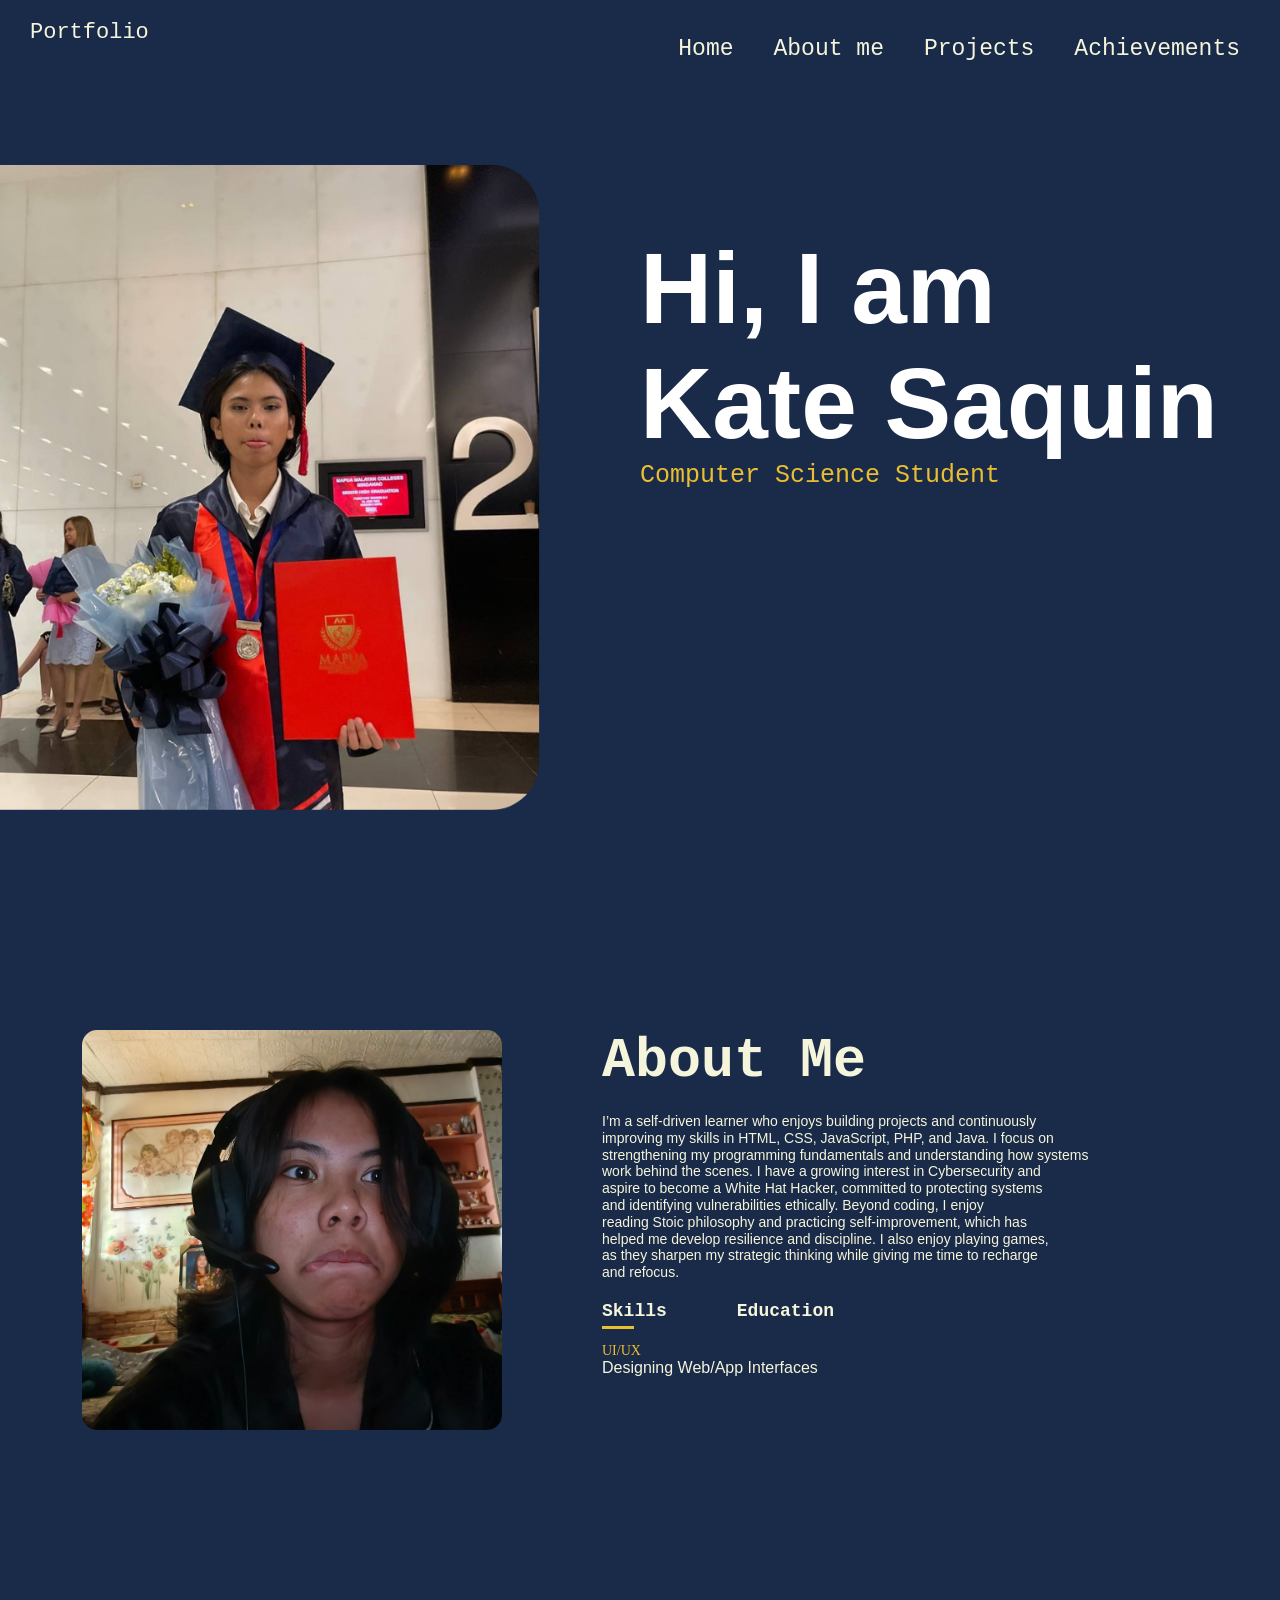
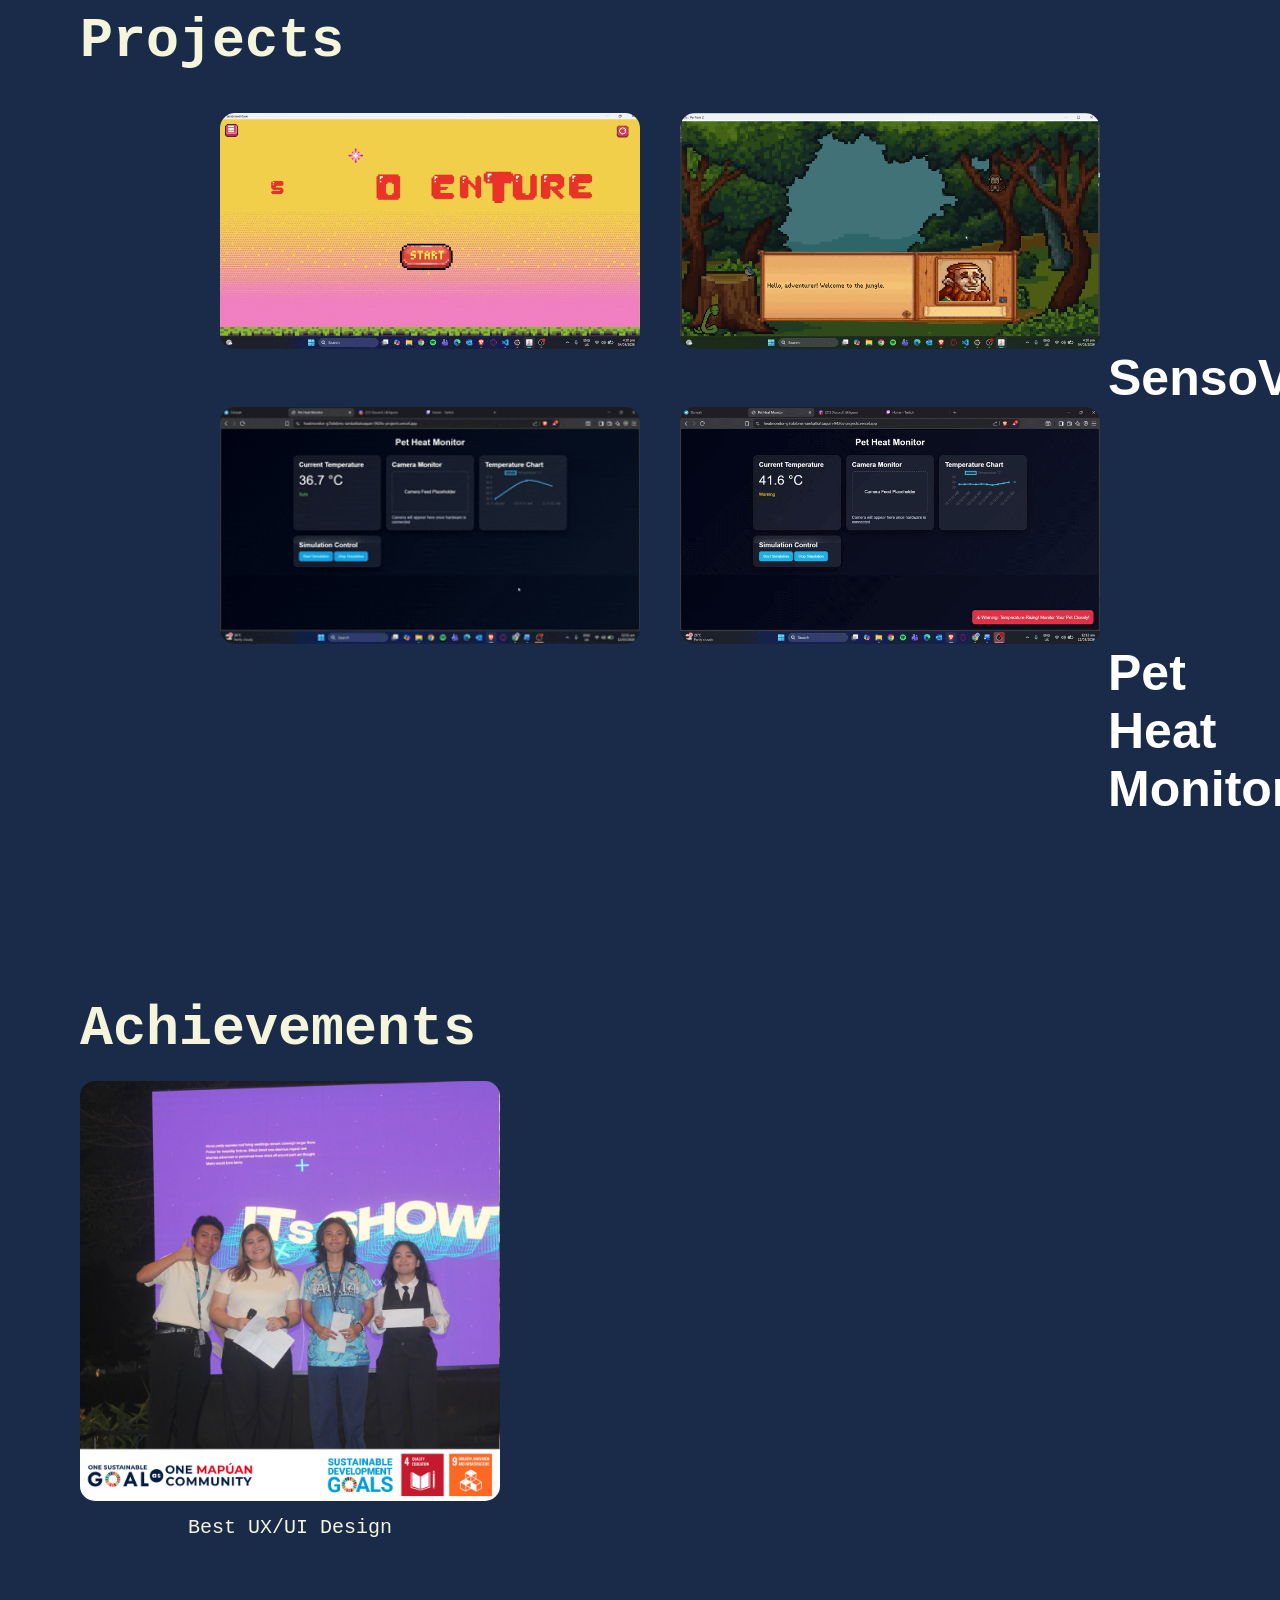
==== index.html @ f043ab4e "Rename Portfolio.html to index.html" ====
<!doctype html>
<html lang="en">
  <head>
    <meta charset="UTF-8" />
    <meta name="viewport" content="width=device-width, initial-scale=1.0" />
    <title>My Portfolio</title>
    <link rel="stylesheet" href="Style.css" />
  </head>

  <body>
    <div class="Upper">
      <p>Portfolio</p>
    </div>

    <div id="header">
      <div class="container">
        <nav>
          <ul>
            <li><a href="#header">Home</a></li>
            <li><a href="#about">About me</a></li>
            <li><a href="#projects">Projects</a></li>
            <li><a href="#achievements">Achievements</a></li>
          </ul>
        </nav>
      </div>

      <div class="Boom">
        <h2>
          Hi, I am <br />
          Kate Saquin
        </h2>
        <p>Computer Science Student</p>
      </div>
    </div>

    <!-- ABOUT SECTION -->

    <div id="about">
      <div class="container">
        <div class="row">
          <div class="colu-1">
            <div class="photo-card">
              <img src="images/me.jpg" alt="Me" />
            </div>
          </div>

          <div class="colu-2">
            <h1>About Me</h1>

            <p class="about-text">
              I’m a self-driven learner who enjoys building projects and continuously<br/>
              improving my skills in HTML, CSS, JavaScript, PHP, and Java. I focus on<br/>
              strengthening my programming fundamentals and understanding how systems<br/>
              work behind the scenes. I have a growing interest in Cybersecurity and<br/>
              aspire to become a White Hat Hacker, committed to protecting systems<br/>
              and identifying vulnerabilities ethically. Beyond coding, I enjoy<br/>
              reading Stoic philosophy and practicing self-improvement, which has<br/>
              helped me develop resilience and discipline. I also enjoy playing games,<br/>
              as they sharpen my strategic thinking while giving me time to recharge<br/>
              and refocus.
            </p>

            <div class="Titles">
              <p
                class="tab-links active-link"
                onclick="opentab(event, 'skills')"
              >
                Skills
              </p>

              <p class="tab-links" onclick="opentab(event, 'education')">
                Education
              </p>
            </div>

            <div class="contents active-tab" id="skills">
              <ul>
                <li><span>UI/UX</span><br />Designing Web/App Interfaces</li>
              </ul>
            </div>

            <div class="contents" id="education">
              <ul>
                <li>
                  <span>2025-2026 Current</span><br />
                  Mapua Malayan Colleges Mindanao
                </li>

                <li>
                  <span>2022-2025</span><br />
                  Mapua Malayan Colleges Mindanao
                </li>

                <li>
                  <span>2012-2022</span><br />
                  Holy Child College of Davao
                </li>

                <li>
                  <span>2010-2012</span><br />
                  Ebenezer Christian School
                </li>
              </ul>
            </div>
          </div>
        </div>
      </div>
    </div>

    <!-- PROJECTS SECTION -->

    <div id="projects">
  <div class="container">
    <h1 class="projects-title">Projects</h1>
    <div class="projects-grid">

      <div class="Proj1">
        <img src="images/proj1.gif" alt="Project 1">
      </div>

      <div class="Proj2">
        <img src="images/proj2.gif" alt="Project 2">
      </div>

    </div>

    <div class="prod">
      <h2>SensoVenture</h2>
    </div>
    
    <div class="projects-grid">

      <div class="Proj3">
        <img src="images/gif.gif" alt="Project 3">
      </div>

      <div class="Proj4">
        <img src="images/gif 2.gif" alt="Project 4">
      </div>

    </div>

    <div class="prod">
      <h2>Pet Heat Monitor</h2>
    </div>

  </div>
</div>

    <!-- ACHIEVEMENTS SECTION -->

    <div id="achievements">
      <div class="container">
        <h1 class="achievement-title">Achievements</h1>

        <div class="achievement-grid">
          <div class="ach-card">
            <div class="ach-image">
              <img src="images/achieve1.jpg" alt="Achievement 1" />
            </div>

            <p class="ach-caption">Best UX/UI Design</p>
          </div>
        </div>
      </div>
    </div>

    <script>
      var tablinks = document.getElementsByClassName("tab-links");
      var contents = document.getElementsByClassName("contents");

      function opentab(e, tabname) {
        for (let tablink of tablinks) {
          tablink.classList.remove("active-link");
        }

        for (let tabcontent of contents) {
          tabcontent.classList.remove("active-tab");
        }

        e.currentTarget.classList.add("active-link");
        document.getElementById(tabname).classList.add("active-tab");
      }
    </script>
  </body>
</html>
---- Style.css ----
*{
margin:0;
padding:0;
font-family:'Times New Roman', Times, serif;
box-sizing:border-box;
}

body{
background:#1a2b49;
color:beige;
}

#header{
width:100%;
height:100vh;
background-image:url(images/backup.png);
background-size:cover;
background-position:center;
}

.container{
padding:10px 40px;
}

nav ul{
font-size:23px;
display:flex;
gap:40px;
align-items:center;
justify-content:flex-end;
width:100%;
list-style:none;
}

nav ul li{
margin:25px 0;
}

nav a{
color:inherit;
text-decoration:none;
white-space:nowrap;
display:inline-block;
position:relative;
padding-bottom:6px;
font-family:'Courier New', Courier, monospace;
}

nav a::after{
content:'';
width:0;
height:3px;
background:#eabe30;
position:absolute;
left:0;
bottom:0;
transition:width 0.3s ease;
}

nav a:hover::after{
width:100%;
}

.Boom{
padding-left:50%;
padding-top:10%;
}

h2{
font-size:100px;
color:#ffffff;
font-family:'Trebuchet MS', Arial;
}

.Boom p{
font-size:25px;
color:#eabe30;
font-family:'Courier New', Courier, monospace;
}

.Upper{
position:absolute;
top:20px;
left:30px;
z-index:10;
}

.Upper p{
font-size:22px;
font-family:'Courier New', Courier, monospace;
}

/* About */

#about{
padding:80px 0;
}

.row{
display:flex;
gap:60px;
flex-wrap:wrap;
}

.colu-1{
flex:0 0 35%;
margin-top:40px;
margin-left:42px;
}

.colu-2{
flex:1;
}

.colu-2 h1{
font-family:'Courier New', Courier, monospace;
font-size:55px;
margin-top:40px;
margin-left:40px;
}

.photo-card{
width:100%;
height:400px;
border-radius:15px;
overflow:hidden;
}

.photo-card img{
width:100%;
height:100%;
object-fit:cover;
object-position:center 70%;
display:block;
}

.about-text{
margin-left:40px;
margin-top:20px;
line-height:1.2;
max-width:520px;
font-family:'Trebuchet MS', Arial;
font-size:14px;
}

.Titles{
display:flex;
margin:20px;
margin-left:40px;
gap:20px;
}

.tab-links{
margin-right:50px;
font-size:18px;
font-weight:900;
cursor:pointer;
font-family:'Courier New', Courier, monospace;
position:relative;
}

.tab-links::after{
content:'';
width:0;
height:3px;
background:#eabe30;
position:absolute;
left:0;
bottom:-8px;
transition:0.4s;
}

.tab-links.active-link::after{
width:50%;
}

.contents{
margin-left:40px;
margin-top:20px;
display:none;
}

.contents ul li{
list-style:none;
margin:10px 0;
font-family: 'Trebuchet MS', 'Lucida Sans Unicode', 'Lucida Grande', 'Lucida Sans', Arial, sans-serif;
}

.contents ul li span{
color:#eabe30;
font-size:14px;
}

.contents.active-tab{
display:block;
}

/* PROJECTS */

#projects{
padding:80px 0;
}

.projects-title{
font-family:'Courier New', Courier, monospace;
font-size:55px;
margin-left:40px;
margin-bottom:40px;
}

.projects-grid{
display:flex;
gap:40px;
margin-left:15%;
flex-wrap:wrap;
}

.Proj1, .Proj2{
width:420px;
border-radius:15px;
overflow:hidden;
}

.Proj1 img, .Proj2 img{
width:100%;
display:block;
}


.prod h2 {
  font-size: 50px;
  margin-left: 89%;
  
}

.Proj3, .Proj4{
width:420px;
border-radius:15px;
overflow:hidden;
}

.Proj3 img, .Proj4 img{
width:100%;
display:block;
}

.Proj1, .Proj2, .Proj3, .Proj4{
width:420px;
border-radius:15px;
overflow:hidden;
}

.Proj1 img, .Proj2 img, .Proj3 img, .Proj4 img{
width:100%;
display:block;
}

/* ACHIEVEMENTS */

#achievements{
  padding:80px 0;
}

.achievement-title{
  font-family:'Courier New', Courier, monospace;
  font-size:55px;
  margin-left:40px;
  margin-bottom:40px;
}

.achievement-grid{
  display:flex;
  gap:40px;
  margin-top: -20px;
  margin-left:40px;
  flex-wrap:wrap;
}

.ach-card{
  width:420px;
}

.ach-image{
  border-radius:15px;
  overflow:hidden;
}

.ach-image img{
  width:100%;
  display:block;
}

.ach-caption{
  margin-top:15px;
  font-size:20px;
  font-family:'Courier New', Courier, monospace;
  text-align:center;
}
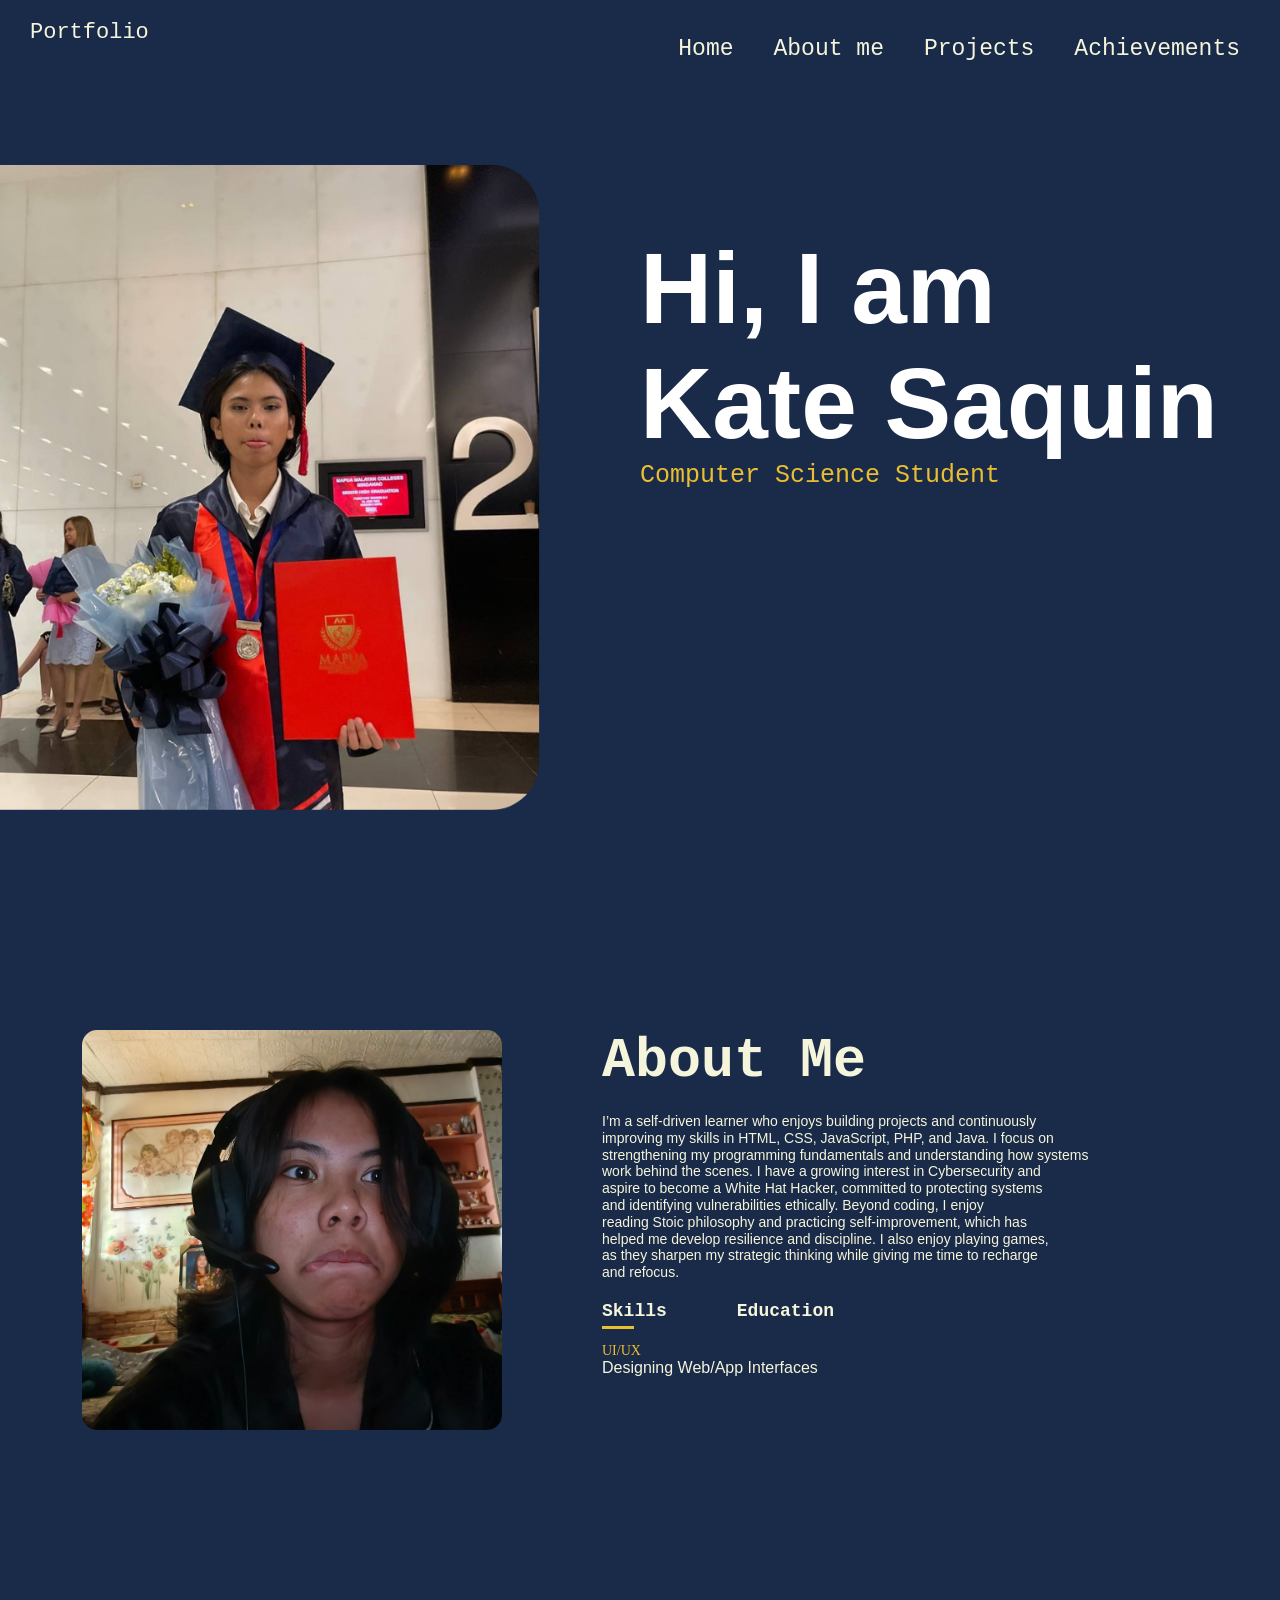
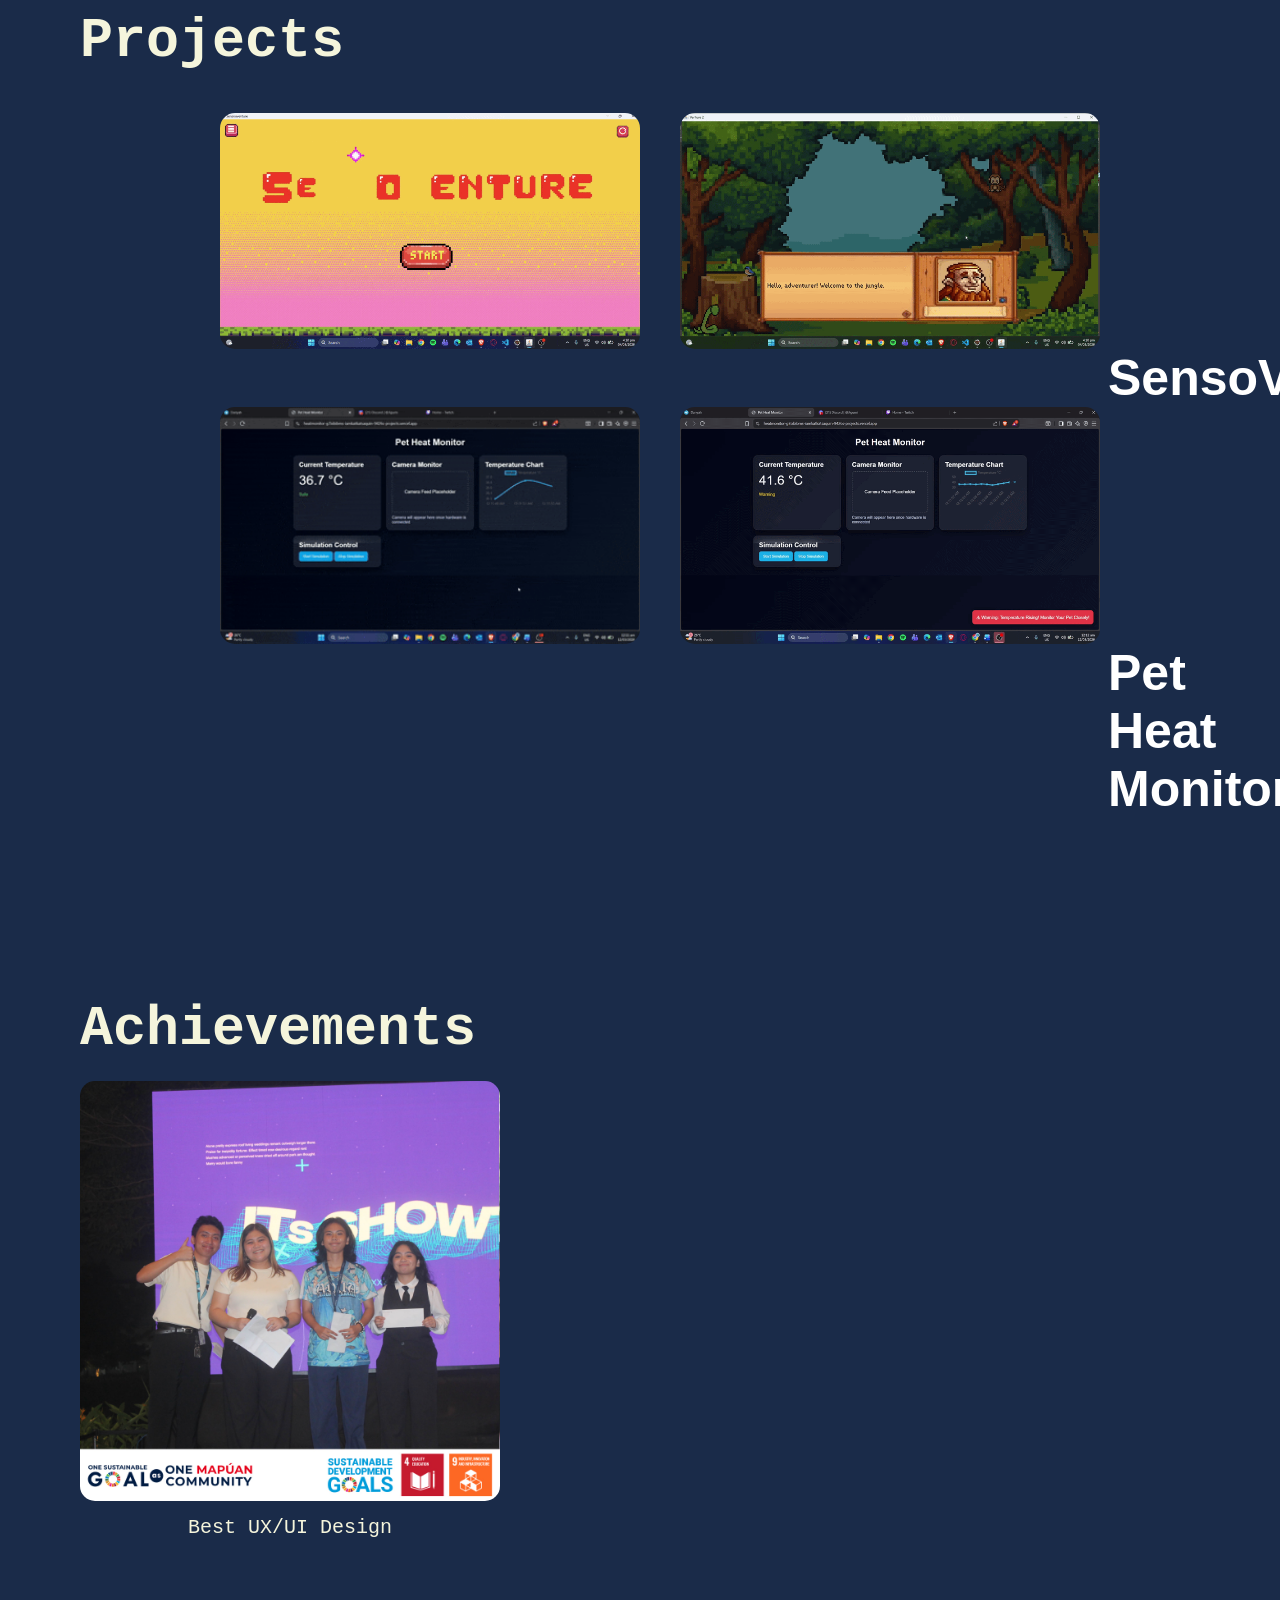
==== commit ff28898a: "Fix line breaks in About Me section Updated line breaks in the About Me section for consistency." ====
--- a/index.html
+++ b/index.html
@@ -48,15 +48,15 @@
             <h1>About Me</h1>
 
             <p class="about-text">
-              I’m a self-driven learner who enjoys building projects and continuously<br/>
-              improving my skills in HTML, CSS, JavaScript, PHP, and Java. I focus on<br/>
-              strengthening my programming fundamentals and understanding how systems<br/>
-              work behind the scenes. I have a growing interest in Cybersecurity and<br/>
-              aspire to become a White Hat Hacker, committed to protecting systems<br/>
-              and identifying vulnerabilities ethically. Beyond coding, I enjoy<br/>
-              reading Stoic philosophy and practicing self-improvement, which has<br/>
-              helped me develop resilience and discipline. I also enjoy playing games,<br/>
-              as they sharpen my strategic thinking while giving me time to recharge<br/>
+              I’m a self-driven learner who enjoys building projects and continuously<br>
+              improving my skills in HTML, CSS, JavaScript, PHP, and Java. I focus on<br>
+              strengthening my programming fundamentals and understanding how systems<br>
+              work behind the scenes. I have a growing interest in Cybersecurity and<br>
+              aspire to become a White Hat Hacker, committed to protecting systems<br>
+              and identifying vulnerabilities ethically. Beyond coding, I enjoy<br>
+              reading Stoic philosophy and practicing self-improvement, which has<br>
+              helped me develop resilience and discipline. I also enjoy playing games,<br>
+              as they sharpen my strategic thinking while giving me time to recharge<br>
               and refocus.
             </p>
 
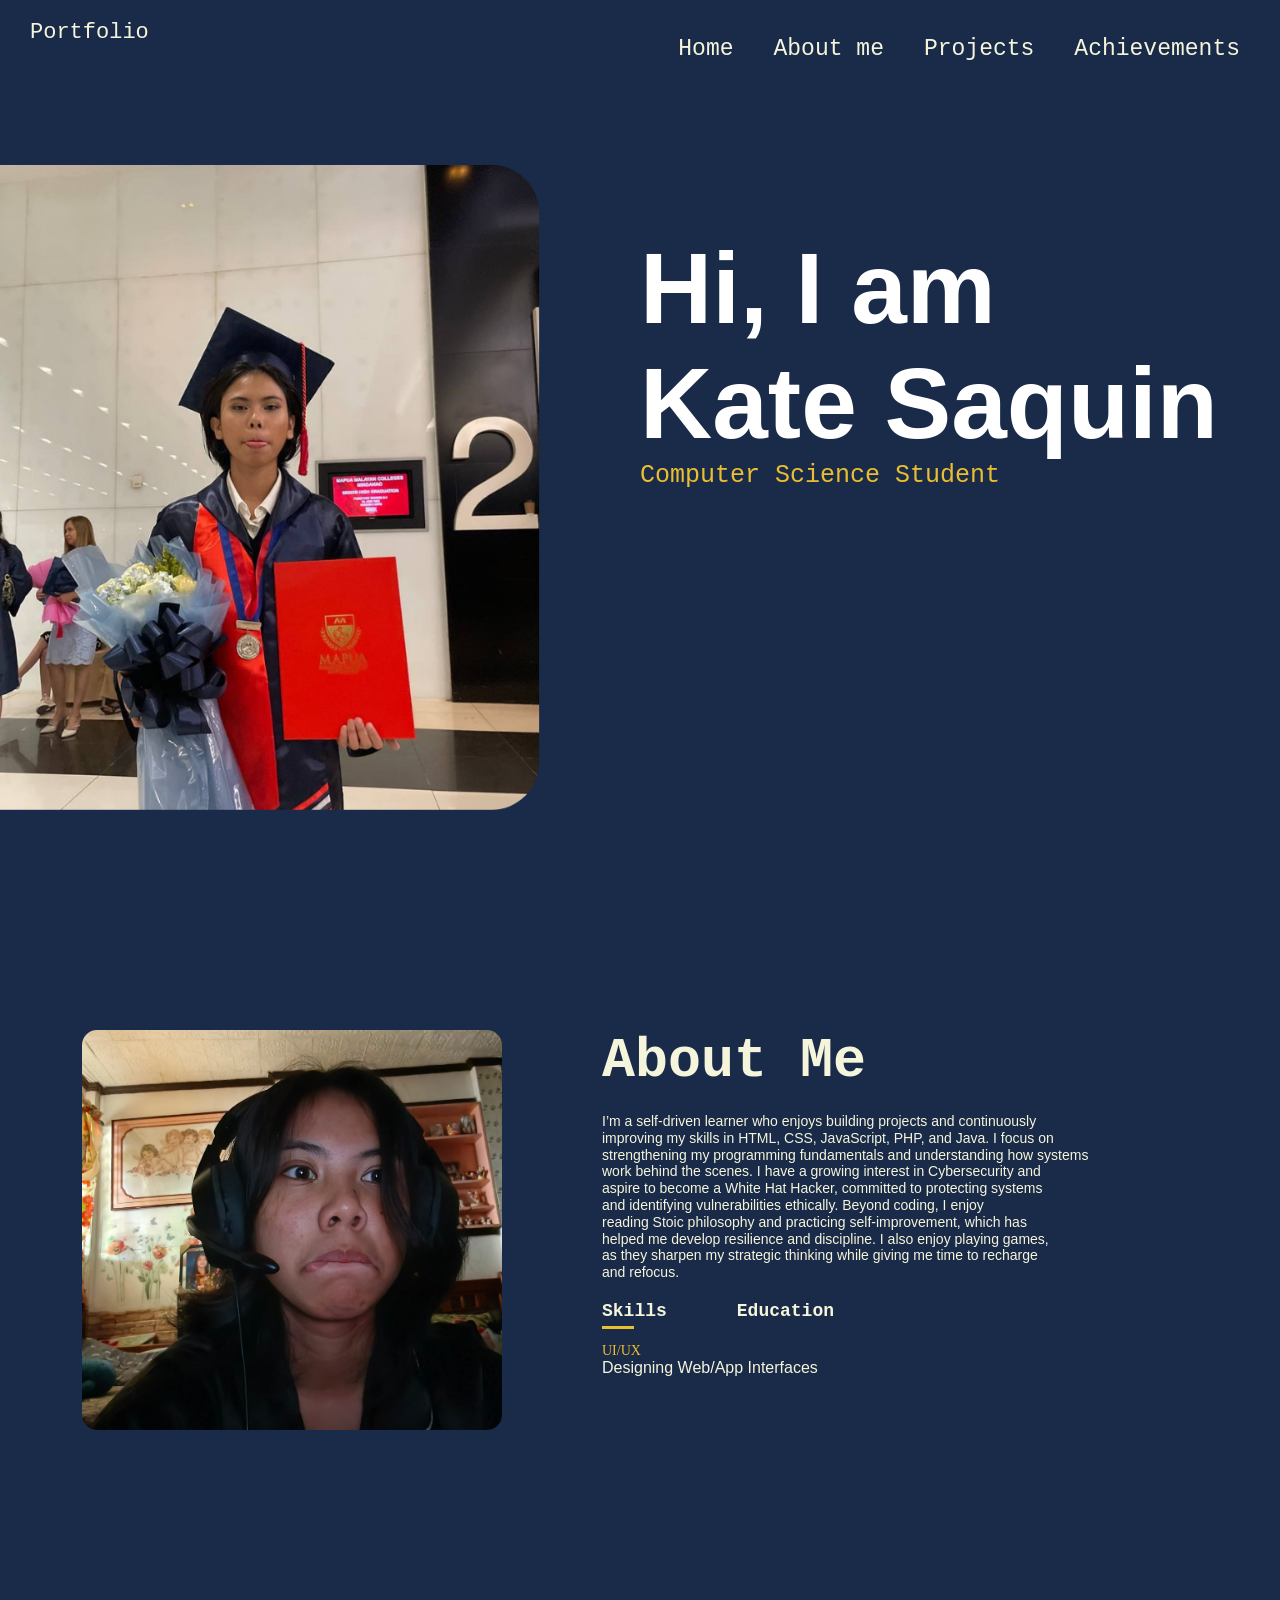
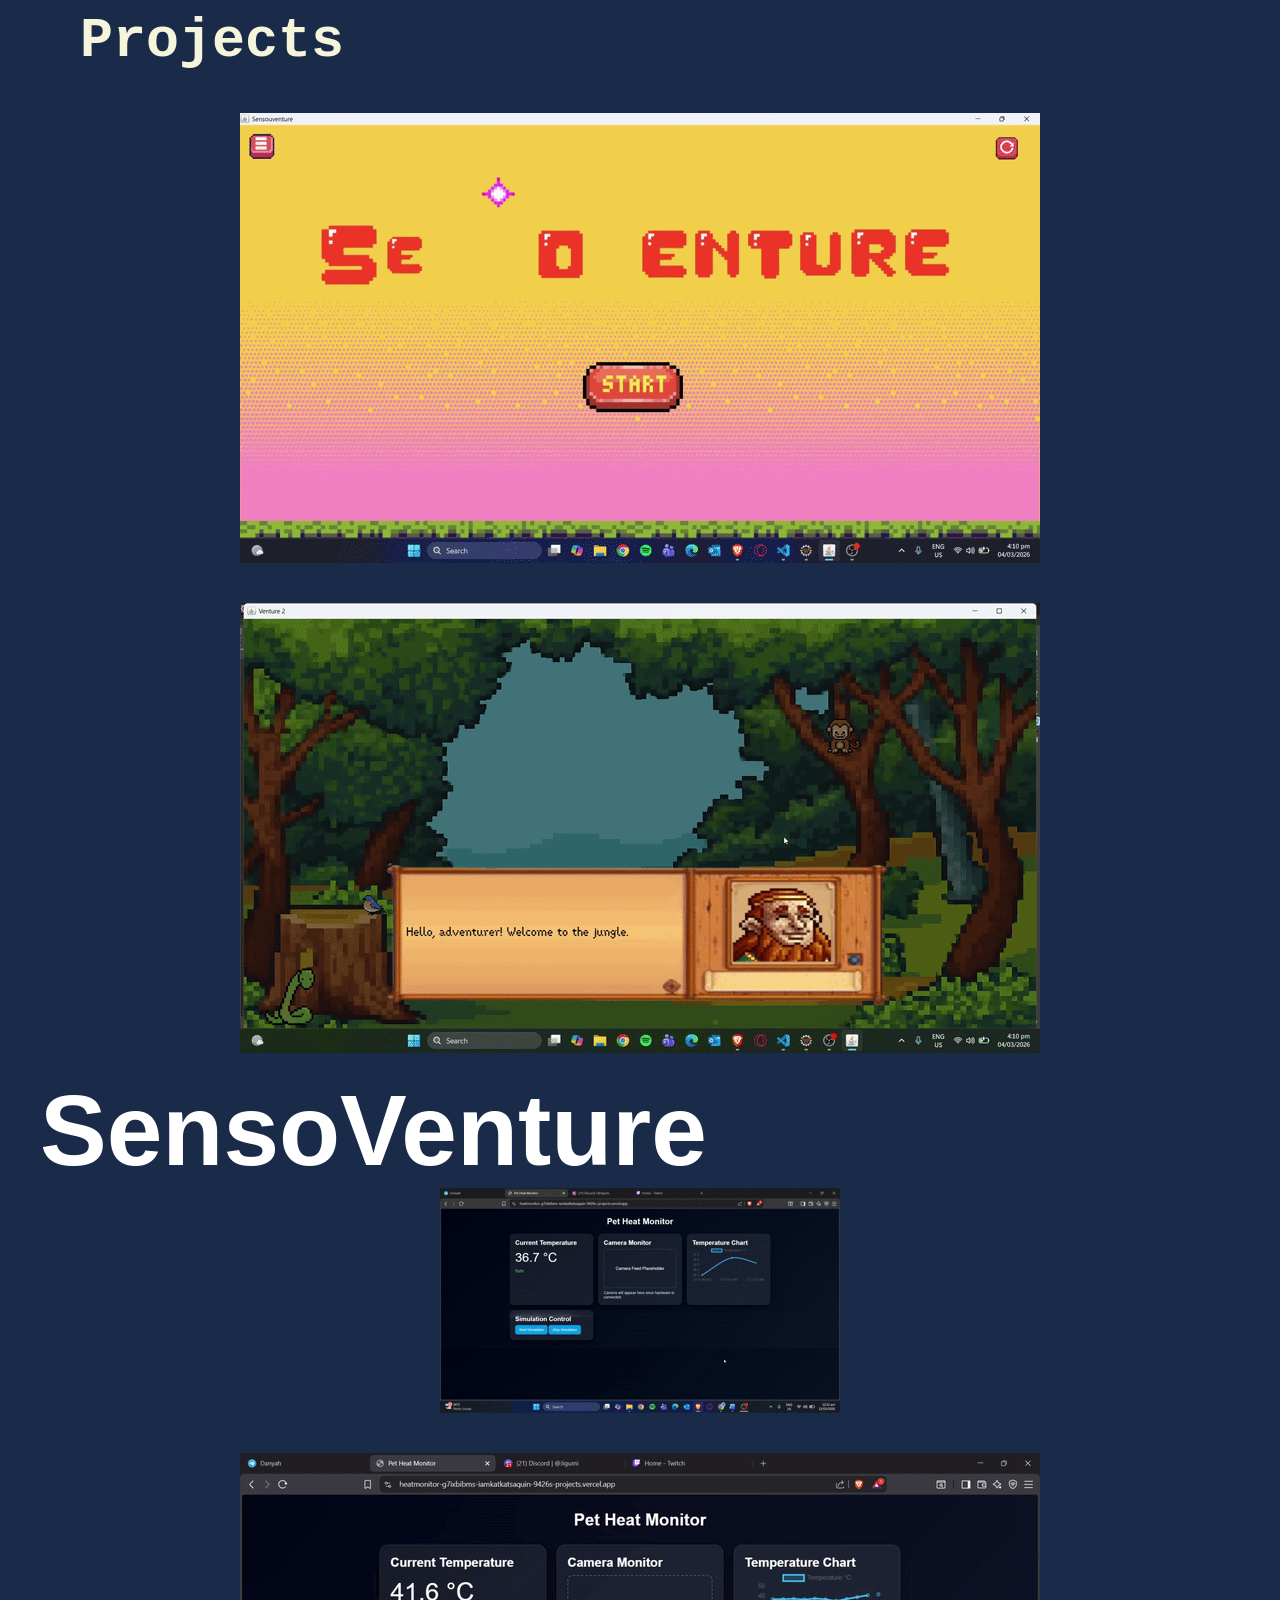
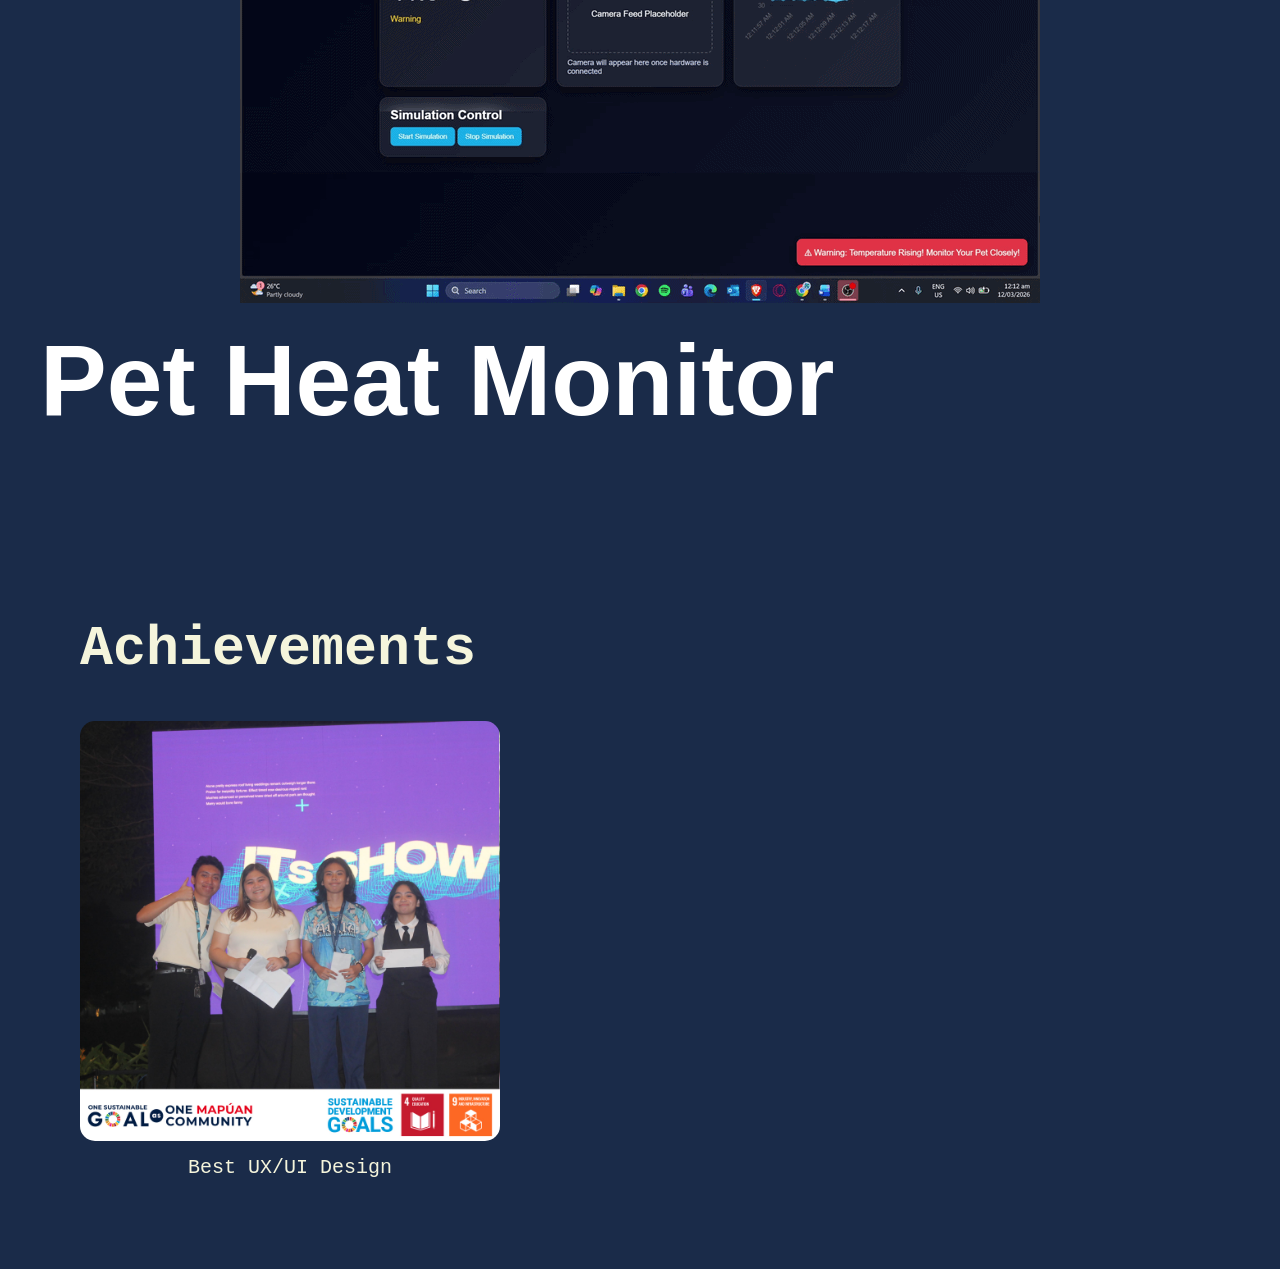
==== commit c9a468bf: "Refactor project blocks in index.html Refactor project sections for better structure and clarity." ====
--- a/index.html
+++ b/index.html
@@ -112,36 +112,21 @@
     <div id="projects">
   <div class="container">
     <h1 class="projects-title">Projects</h1>
-    <div class="projects-grid">
 
-      <div class="Proj1">
+    <div class="project-block">
+      <div class="projects-grid">
         <img src="images/proj1.gif" alt="Project 1">
-      </div>
-
-      <div class="Proj2">
         <img src="images/proj2.gif" alt="Project 2">
       </div>
-
+      <h2 class="project-name">SensoVenture</h2>
     </div>
 
-    <div class="prod">
-      <h2>SensoVenture</h2>
-    </div>
-    
-    <div class="projects-grid">
-
-      <div class="Proj3">
+    <div class="project-block">
+      <div class="projects-grid">
         <img src="images/gif.gif" alt="Project 3">
-      </div>
-
-      <div class="Proj4">
         <img src="images/gif 2.gif" alt="Project 4">
       </div>
-
-    </div>
-
-    <div class="prod">
-      <h2>Pet Heat Monitor</h2>
+      <h2 class="project-name">Pet Heat Monitor</h2>
     </div>
 
   </div>
--- a/Style.css
+++ b/Style.css
@@ -90,7 +90,7 @@
 font-family:'Courier New', Courier, monospace;
 }
 
-/* About */
+/* ABOUT */
 
 #about{
 padding:80px 0;
@@ -183,7 +183,7 @@
 .contents ul li{
 list-style:none;
 margin:10px 0;
-font-family: 'Trebuchet MS', 'Lucida Sans Unicode', 'Lucida Grande', 'Lucida Sans', Arial, sans-serif;
+font-family:'Trebuchet MS', Arial;
 }
 
 .contents ul li span{
@@ -211,37 +211,9 @@
 .projects-grid{
 display:flex;
 gap:40px;
-margin-left:15%;
+justify-content:center;
 flex-wrap:wrap;
-}
-
-.Proj1, .Proj2{
-width:420px;
-border-radius:15px;
-overflow:hidden;
-}
-
-.Proj1 img, .Proj2 img{
-width:100%;
-display:block;
-}
-
-
-.prod h2 {
-  font-size: 50px;
-  margin-left: 89%;
-  
-}
-
-.Proj3, .Proj4{
-width:420px;
-border-radius:15px;
-overflow:hidden;
-}
-
-.Proj3 img, .Proj4 img{
-width:100%;
-display:block;
+margin-bottom:20px;
 }
 
 .Proj1, .Proj2, .Proj3, .Proj4{
@@ -255,44 +227,51 @@
 display:block;
 }
 
+.prod h2{
+font-size:50px;
+text-align:center;
+margin-top:20px;
+margin-bottom:50px;
+font-family:'Courier New', Courier, monospace;
+}
+
 /* ACHIEVEMENTS */
 
 #achievements{
-  padding:80px 0;
+padding:80px 0;
 }
 
 .achievement-title{
-  font-family:'Courier New', Courier, monospace;
-  font-size:55px;
-  margin-left:40px;
-  margin-bottom:40px;
+font-family:'Courier New', Courier, monospace;
+font-size:55px;
+margin-left:40px;
+margin-bottom:40px;
 }
 
 .achievement-grid{
-  display:flex;
-  gap:40px;
-  margin-top: -20px;
-  margin-left:40px;
-  flex-wrap:wrap;
+display:flex;
+gap:40px;
+margin-left:40px;
+flex-wrap:wrap;
 }
 
 .ach-card{
-  width:420px;
+width:420px;
 }
 
 .ach-image{
-  border-radius:15px;
-  overflow:hidden;
+border-radius:15px;
+overflow:hidden;
 }
 
 .ach-image img{
-  width:100%;
-  display:block;
+width:100%;
+display:block;
 }
 
 .ach-caption{
-  margin-top:15px;
-  font-size:20px;
-  font-family:'Courier New', Courier, monospace;
-  text-align:center;
-}+margin-top:15px;
+font-size:20px;
+font-family:'Courier New', Courier, monospace;
+text-align:center;
+}
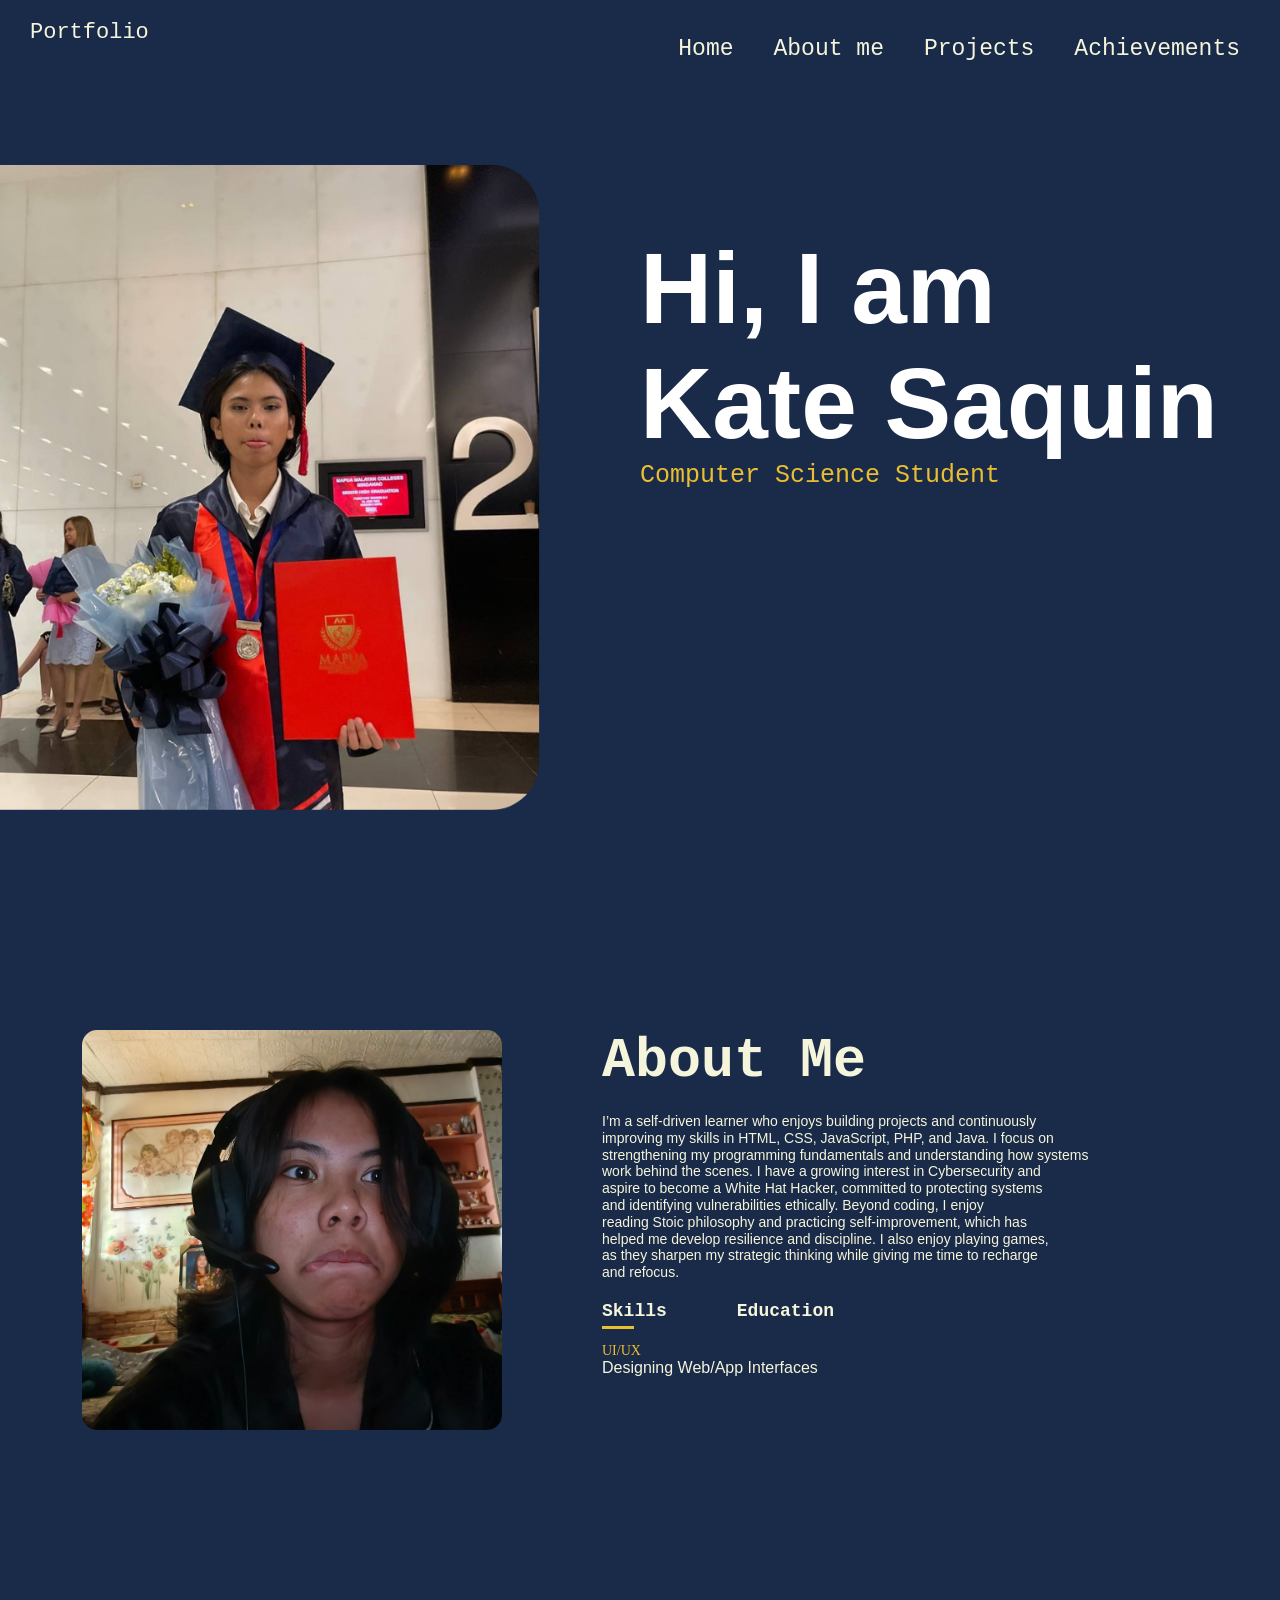
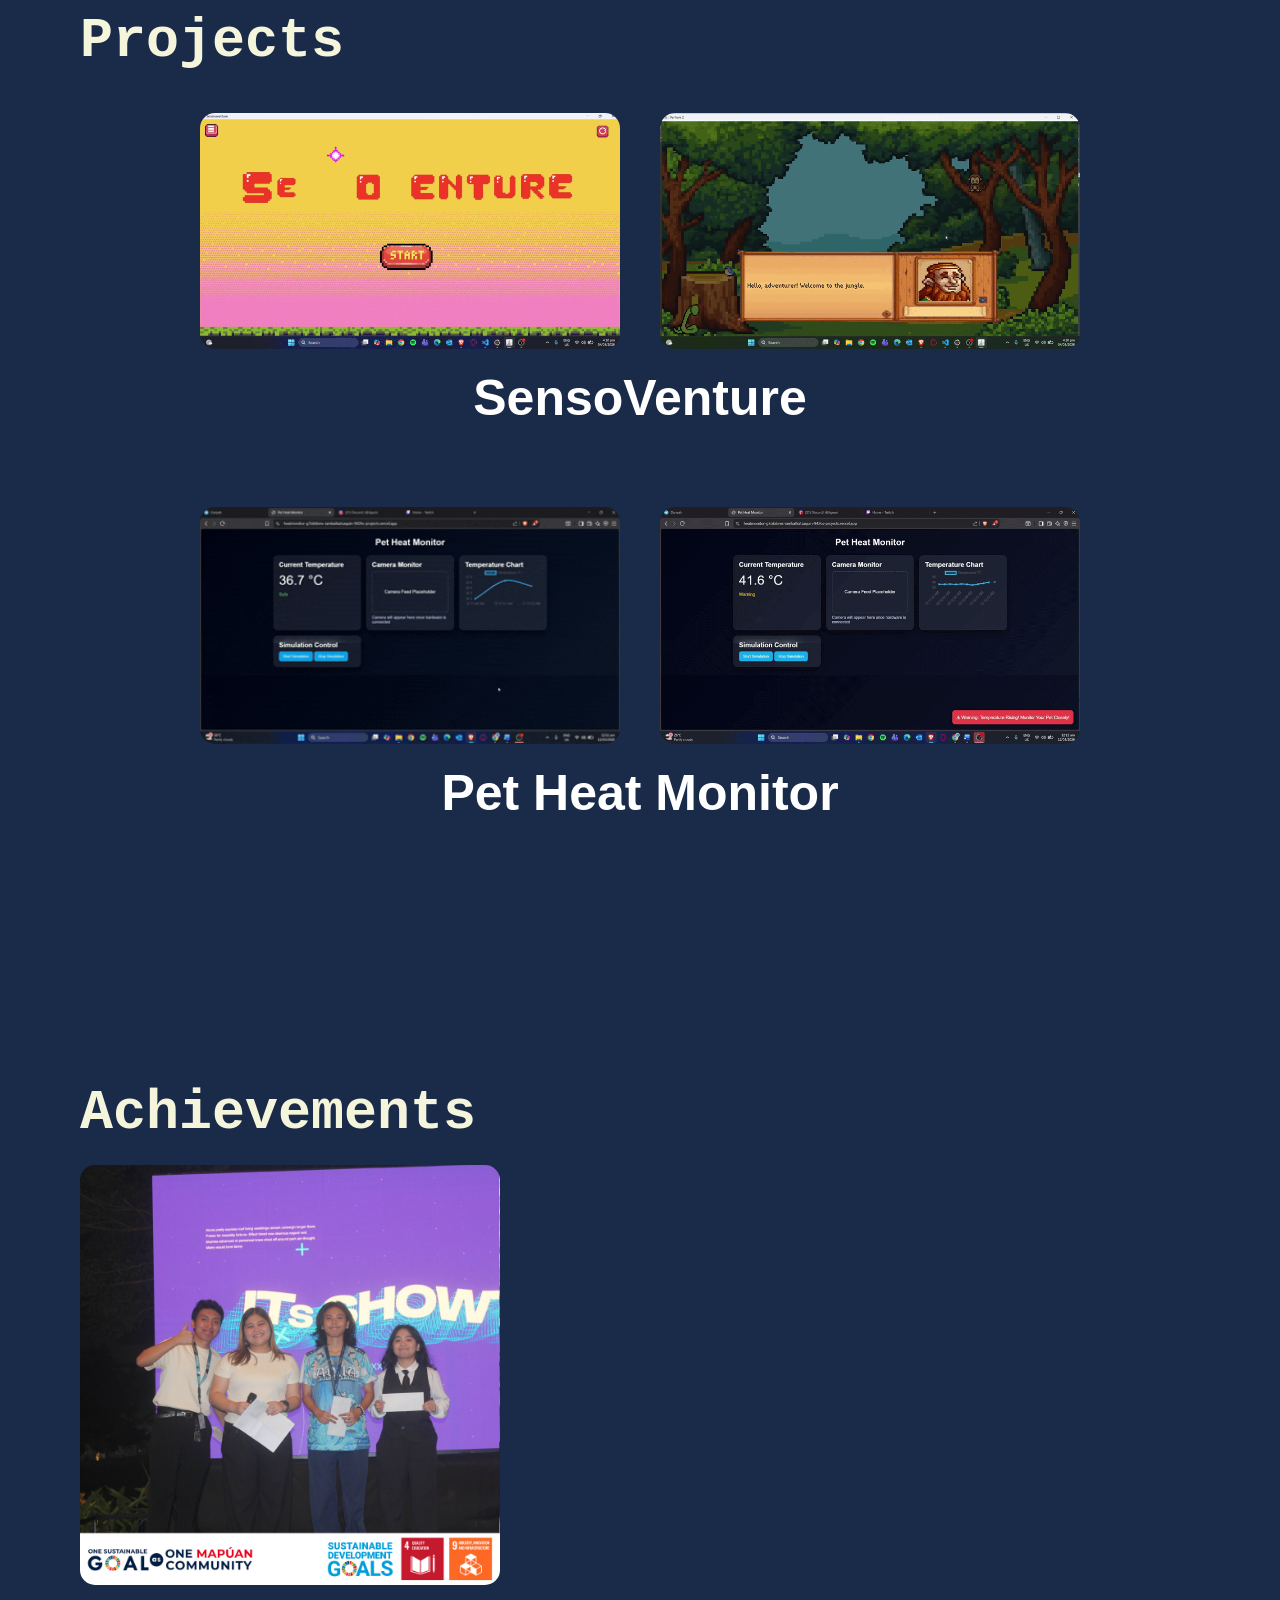
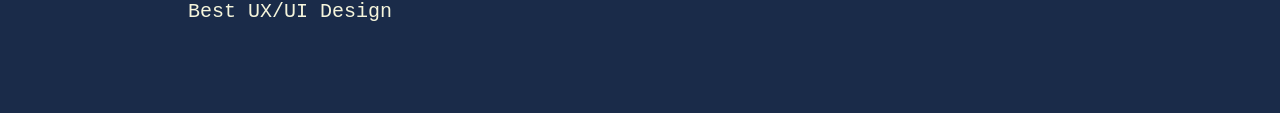
==== commit e9fc9064: "Merge branch 'main' of https://github.com/KateSaquin/Kate_Portfolio" ====
--- a/index.html
+++ b/index.html
@@ -113,20 +113,20 @@
   <div class="container">
     <h1 class="projects-title">Projects</h1>
 
-    <div class="project-block">
-      <div class="projects-grid">
+    <div class="project-group">
+      <div class="project-images">
         <img src="images/proj1.gif" alt="Project 1">
         <img src="images/proj2.gif" alt="Project 2">
       </div>
-      <h2 class="project-name">SensoVenture</h2>
+      <h2>SensoVenture</h2>
     </div>
 
-    <div class="project-block">
-      <div class="projects-grid">
+    <div class="project-group">
+      <div class="project-images">
         <img src="images/gif.gif" alt="Project 3">
         <img src="images/gif 2.gif" alt="Project 4">
       </div>
-      <h2 class="project-name">Pet Heat Monitor</h2>
+      <h2>Pet Heat Monitor</h2>
     </div>
 
   </div>
--- a/Style.css
+++ b/Style.css
@@ -90,7 +90,7 @@
 font-family:'Courier New', Courier, monospace;
 }
 
-/* ABOUT */
+/* About */
 
 #about{
 padding:80px 0;
@@ -183,7 +183,7 @@
 .contents ul li{
 list-style:none;
 margin:10px 0;
-font-family:'Trebuchet MS', Arial;
+font-family: 'Trebuchet MS', 'Lucida Sans Unicode', 'Lucida Grande', 'Lucida Sans', Arial, sans-serif;
 }
 
 .contents ul li span{
@@ -198,80 +198,76 @@
 /* PROJECTS */
 
 #projects{
-padding:80px 0;
+  padding:80px 0;
 }
 
 .projects-title{
-font-family:'Courier New', Courier, monospace;
-font-size:55px;
-margin-left:40px;
-margin-bottom:40px;
-}
-
-.projects-grid{
-display:flex;
-gap:40px;
-justify-content:center;
-flex-wrap:wrap;
-margin-bottom:20px;
-}
-
-.Proj1, .Proj2, .Proj3, .Proj4{
-width:420px;
-border-radius:15px;
-overflow:hidden;
-}
-
-.Proj1 img, .Proj2 img, .Proj3 img, .Proj4 img{
-width:100%;
-display:block;
-}
-
-.prod h2{
-font-size:50px;
-text-align:center;
-margin-top:20px;
-margin-bottom:50px;
-font-family:'Courier New', Courier, monospace;
+  font-family:'Courier New', Courier, monospace;
+  font-size:55px;
+  margin-left:40px;
+  margin-bottom:40px;
+}
+
+.project-group{
+  text-align:center;
+  margin-bottom:80px;
+}
+
+.project-images{
+  display:flex;
+  justify-content:center;
+  gap:40px;
+  margin-bottom:20px;
+}
+
+.project-images img{
+  width:420px;
+  border-radius:15px;
+  display:block;
+}
+
+.project-group h2{
+  font-size:50px;
 }
 
 /* ACHIEVEMENTS */
 
 #achievements{
-padding:80px 0;
+  padding:80px 0;
 }
 
 .achievement-title{
-font-family:'Courier New', Courier, monospace;
-font-size:55px;
-margin-left:40px;
-margin-bottom:40px;
+  font-family:'Courier New', Courier, monospace;
+  font-size:55px;
+  margin-left:40px;
+  margin-bottom:40px;
 }
 
 .achievement-grid{
-display:flex;
-gap:40px;
-margin-left:40px;
-flex-wrap:wrap;
+  display:flex;
+  gap:40px;
+  margin-top: -20px;
+  margin-left:40px;
+  flex-wrap:wrap;
 }
 
 .ach-card{
-width:420px;
+  width:420px;
 }
 
 .ach-image{
-border-radius:15px;
-overflow:hidden;
+  border-radius:15px;
+  overflow:hidden;
 }
 
 .ach-image img{
-width:100%;
-display:block;
+  width:100%;
+  display:block;
 }
 
 .ach-caption{
-margin-top:15px;
-font-size:20px;
-font-family:'Courier New', Courier, monospace;
-text-align:center;
-}
+  margin-top:15px;
+  font-size:20px;
+  font-family:'Courier New', Courier, monospace;
+  text-align:center;
+}
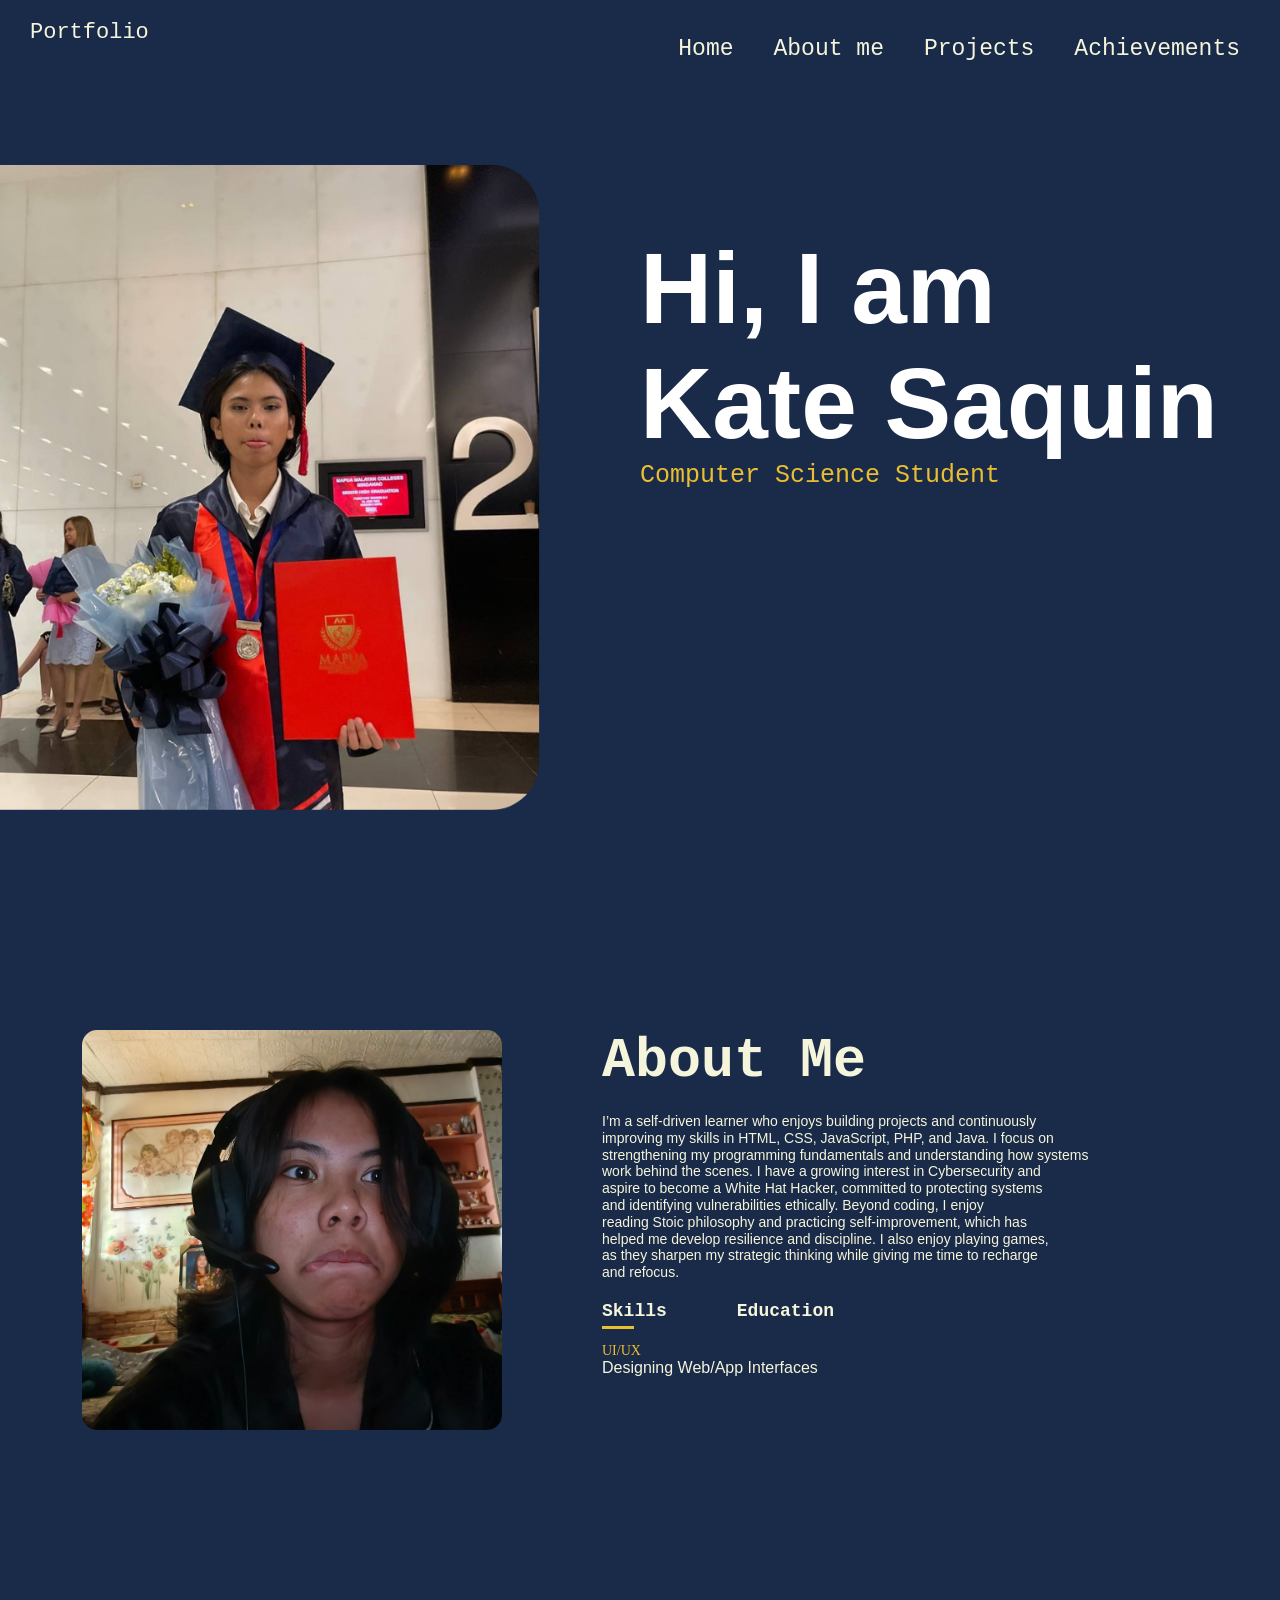
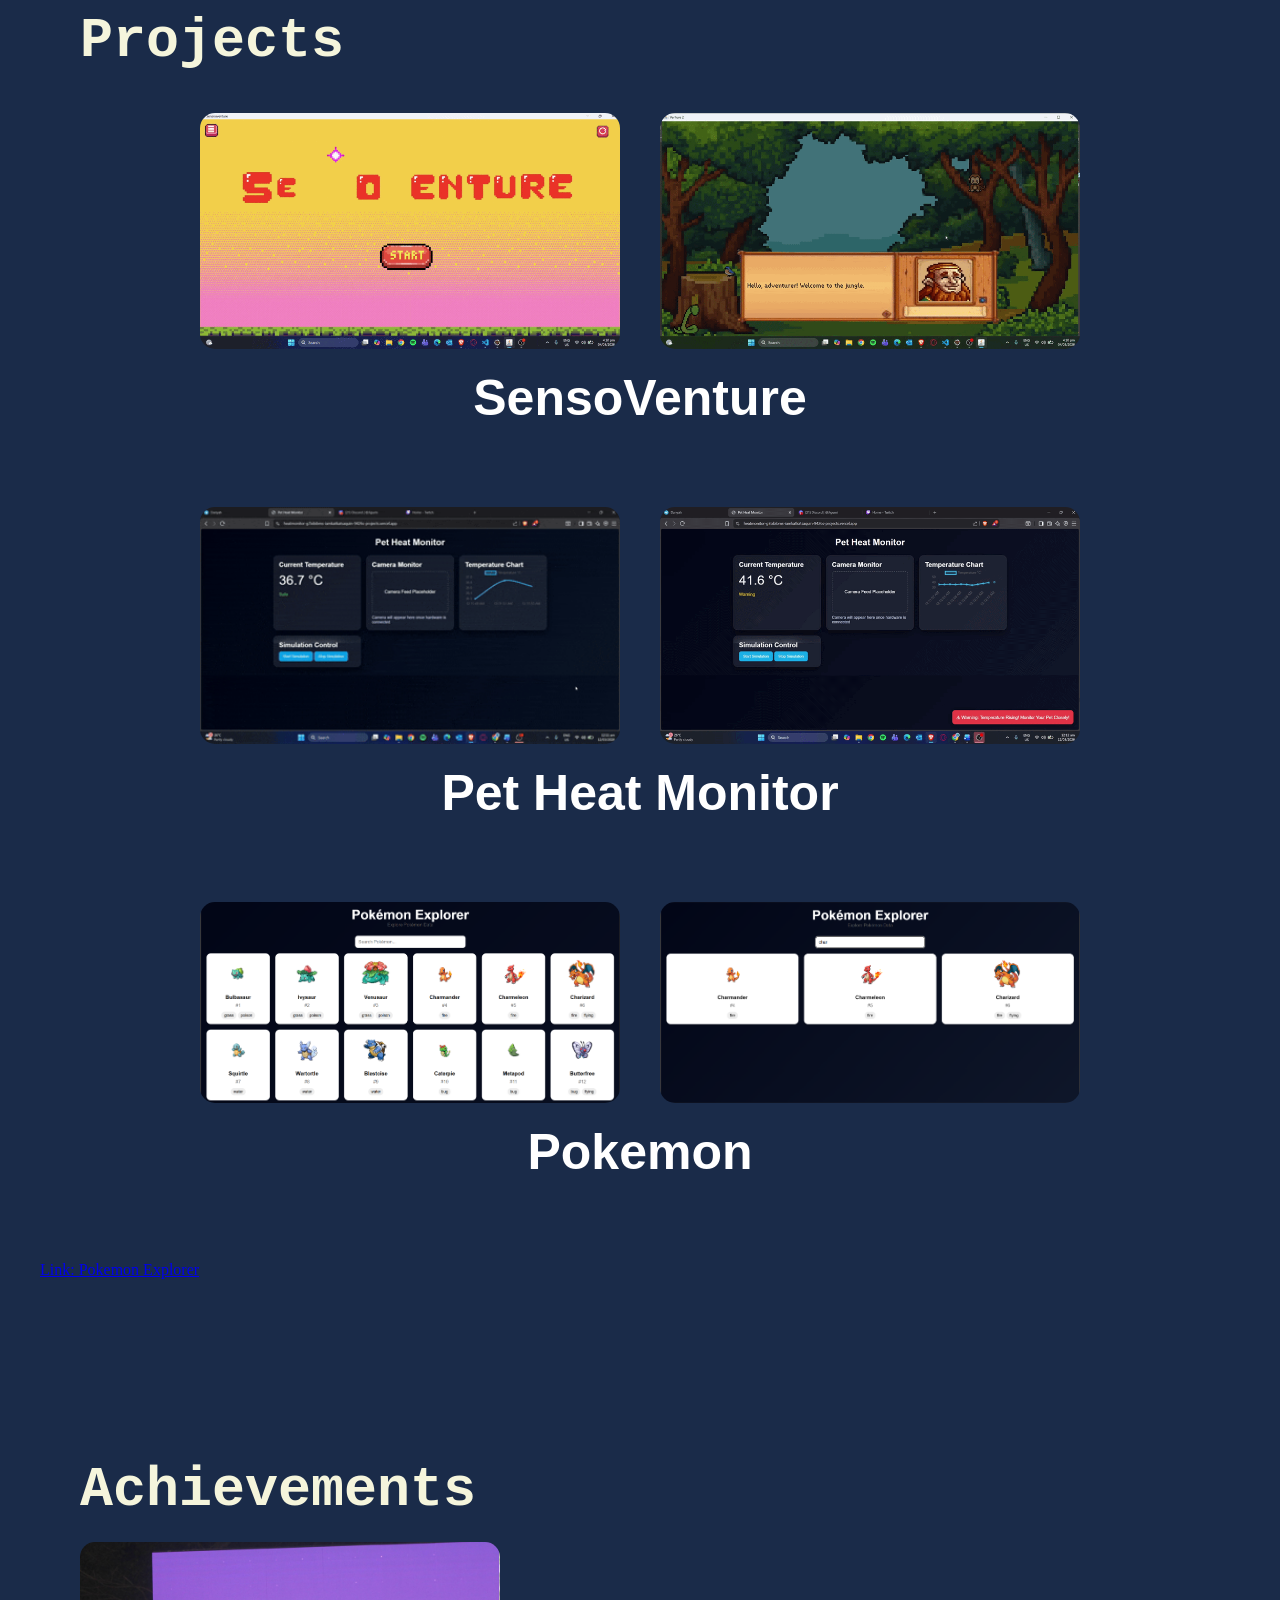
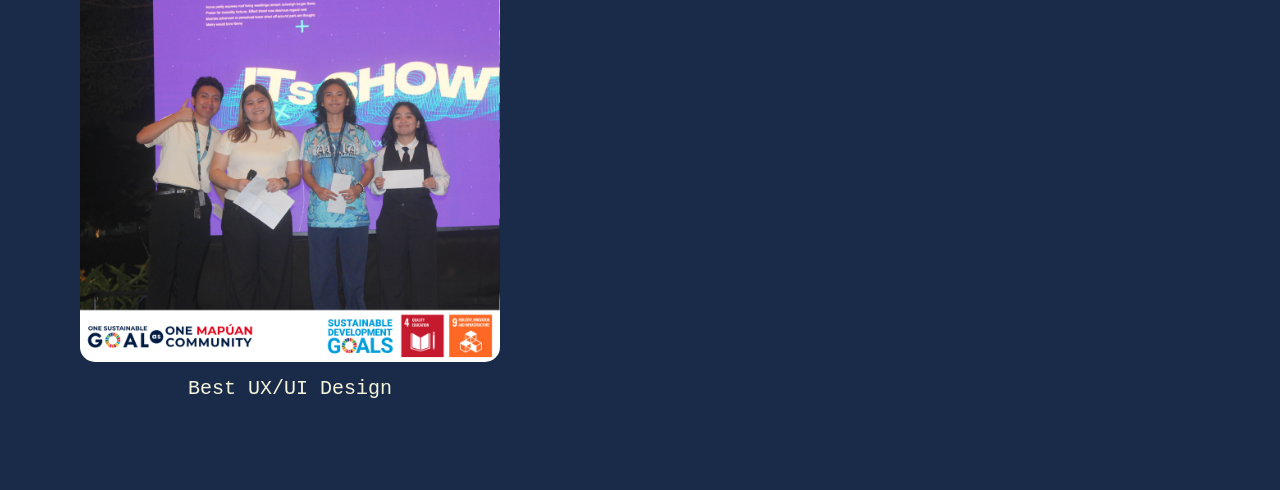
==== commit 1df1bec5: "Add Pokemon project section with images and link" ====
--- a/index.html
+++ b/index.html
@@ -129,6 +129,15 @@
       <h2>Pet Heat Monitor</h2>
     </div>
 
+    <div class="project-group">
+      <div class="project-images">
+        <img src="images/Pokemon.png" alt="Project 5">
+        <img src="images/Pokemon1.png" alt="Project 6">
+      </div>
+      <h2>Pokemon</h2>
+    </div>
+    <a href="https://pokemonexplorer-n8tfxxhn1-iamkatkatsaquin-9426s-projects.vercel.app/" class="project-link">Link: Pokemon Explorer</a>
+
   </div>
 </div>
 
